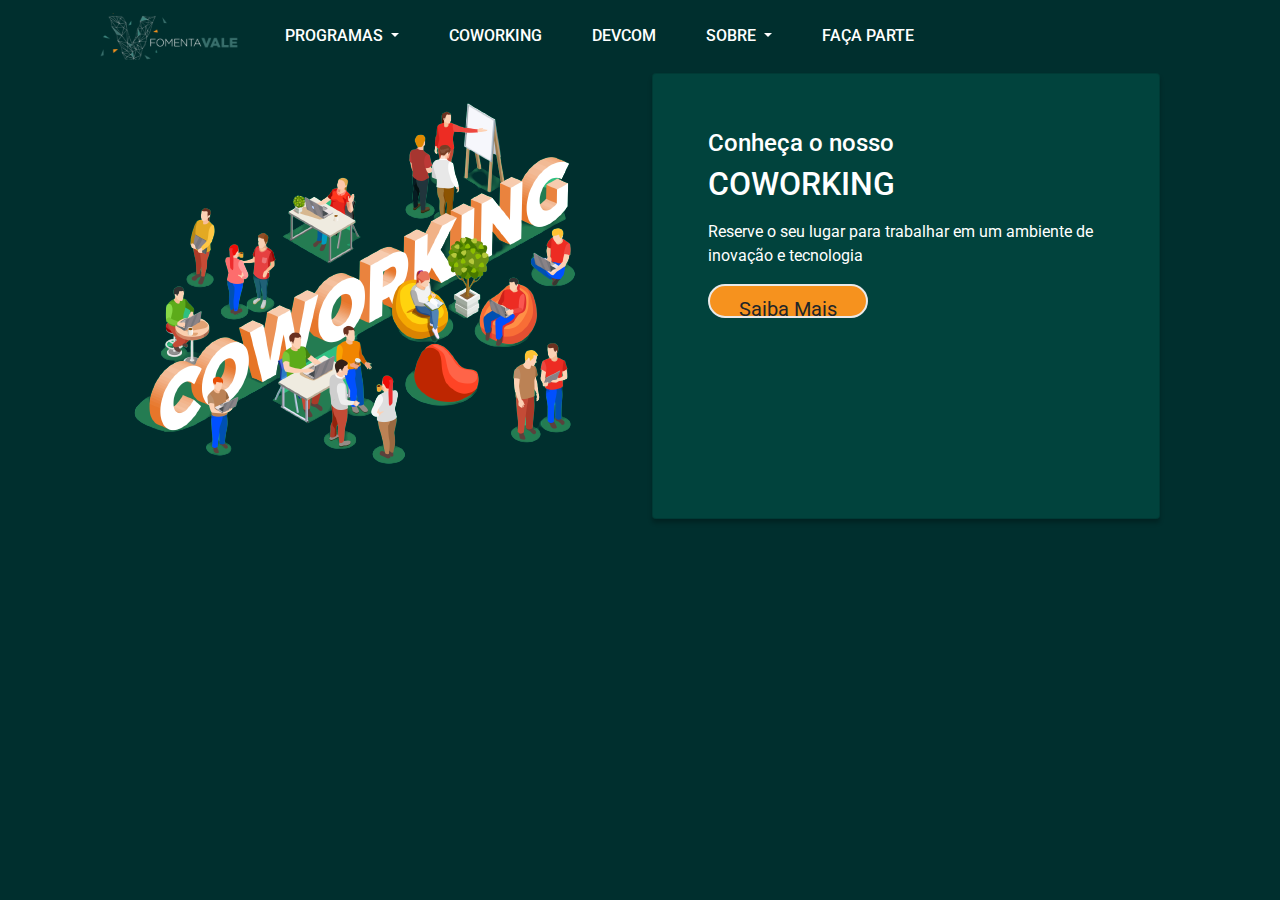
==== index.html @ 0f35733e "LandingPage" ====
<!DOCTYPE html>
<html lang="pt-br">
<head>
    <meta charset="UTF-8">
    <meta http-equiv="X-UA-Compatible" content="IE=edge">
    <meta name="viewport" content="width=device-width, initial-scale=1.0">
    
    <link rel="preconnect" href="https://fonts.googleapis.com">
    <link rel="preconnect" href="https://fonts.gstatic.com" crossorigin>
    <link href="https://fonts.googleapis.com/css2?family=Roboto&display=swap" rel="stylesheet">
    <link rel="stylesheet" href="css/main.css"/>
    
    <title>Fomenta Vale</title>
</head>
<body>

    <!-- HEADER -->
    <div id="header">
        <div class="container">
            <nav class="navbar navbar-expand-lg navbar-light justify-content-between">
                <div class="container-fluid">
                  <a class="navbar-brand" href="#">
                      <img src="images/branco e verde 1.svg" class="img-fluid">
                  </a>
                  <button class="navbar-toggler" type="button" data-bs-toggle="collapse" data-bs-target="#navbarNavDropdown" aria-controls="navbarNavDropdown" aria-expanded="false" aria-label="Toggle navigation">
                    <span class="navbar-toggler-icon"></span>
                  </button>
                  <div class="collapse navbar-collapse" id="navbarNavDropdown">
                    <ul class="navbar-nav">
                        <li class="nav-item dropdown">
                            <a class="nav-link dropdown-toggle" href="#" id="navbarDropdownMenuLink" role="button" data-bs-toggle="dropdown" aria-expanded="false">
                              Programas
                            </a>
                            <ul class="dropdown-menu" aria-labelledby="navbarDropdownMenuLink">
                              <li><a class="dropdown-item" href="#">Pré Incubação</a></li>
                              <li><a class="dropdown-item" href="#">Incubação</a></li>
                            </ul>
                          </li>
                      <li class="nav-item">
                        <a class="nav-link" href="#">Coworking</a>
                      </li>
                      <li class="nav-item">
                        <a class="nav-link" href="#">DEVCOM</a>
                      </li>
                      <li class="nav-item dropdown">
                        <a class="nav-link dropdown-toggle" href="#" id="navbarDropdownMenuLink" role="button" data-bs-toggle="dropdown" aria-expanded="false">
                          Sobre
                        </a>
                        <ul class="dropdown-menu" aria-labelledby="navbarDropdownMenuLink">
                          <li><a class="dropdown-item" href="#">Nossas Startups</a></li>
                          <li><a class="dropdown-item" href="#">Mídia e eventos</a></li>
                          <li><a class="dropdown-item" href="#">Mentores</a></li>
                        </ul>
                      </li>
                      <li class="nav-item">
                        <a class="nav-link" href="#">Faça parte</a>
                      </li>
                    </ul>
                  </div>
                </div>
              </nav>
        </div>
    </div>

    <!--COWORKING-->
    <div id="coworking">
        <div class="container">
            <div class="row">
                <div class="col-md-6">
                    <img src="images/coworking.png">
                </div>
                <div class="col-md-6">
                    <div class="card">
                        <div class="card-title">
                            <h4>Conheça o nosso</h4><h2>COWORKING</h2>
                        </div>
                        <p>Reserve o seu lugar para trabalhar em um ambiente de inovação e tecnologia</p>
                        <button type="button" class="btn btn-lg"><p>Saiba Mais</p></button>
                    </div>
                </div>
            </div>
        </div>
    </div>
    

      <script src="https://cdn.jsdelivr.net/npm/@popperjs/core@2.10.2/dist/umd/popper.min.js" integrity="sha384-7+zCNj/IqJ95wo16oMtfsKbZ9ccEh31eOz1HGyDuCQ6wgnyJNSYdrPa03rtR1zdB" crossorigin="anonymous"></script>
      <script src="js/bootstrap.min.js"></script>

</body>
</html>
---- css/main.css ----
@import url(./bootstrap.min.css);
@import url(./config.css);
@import url(./global.css);
@import url(./custom.css);
@import url(./responsive.css);
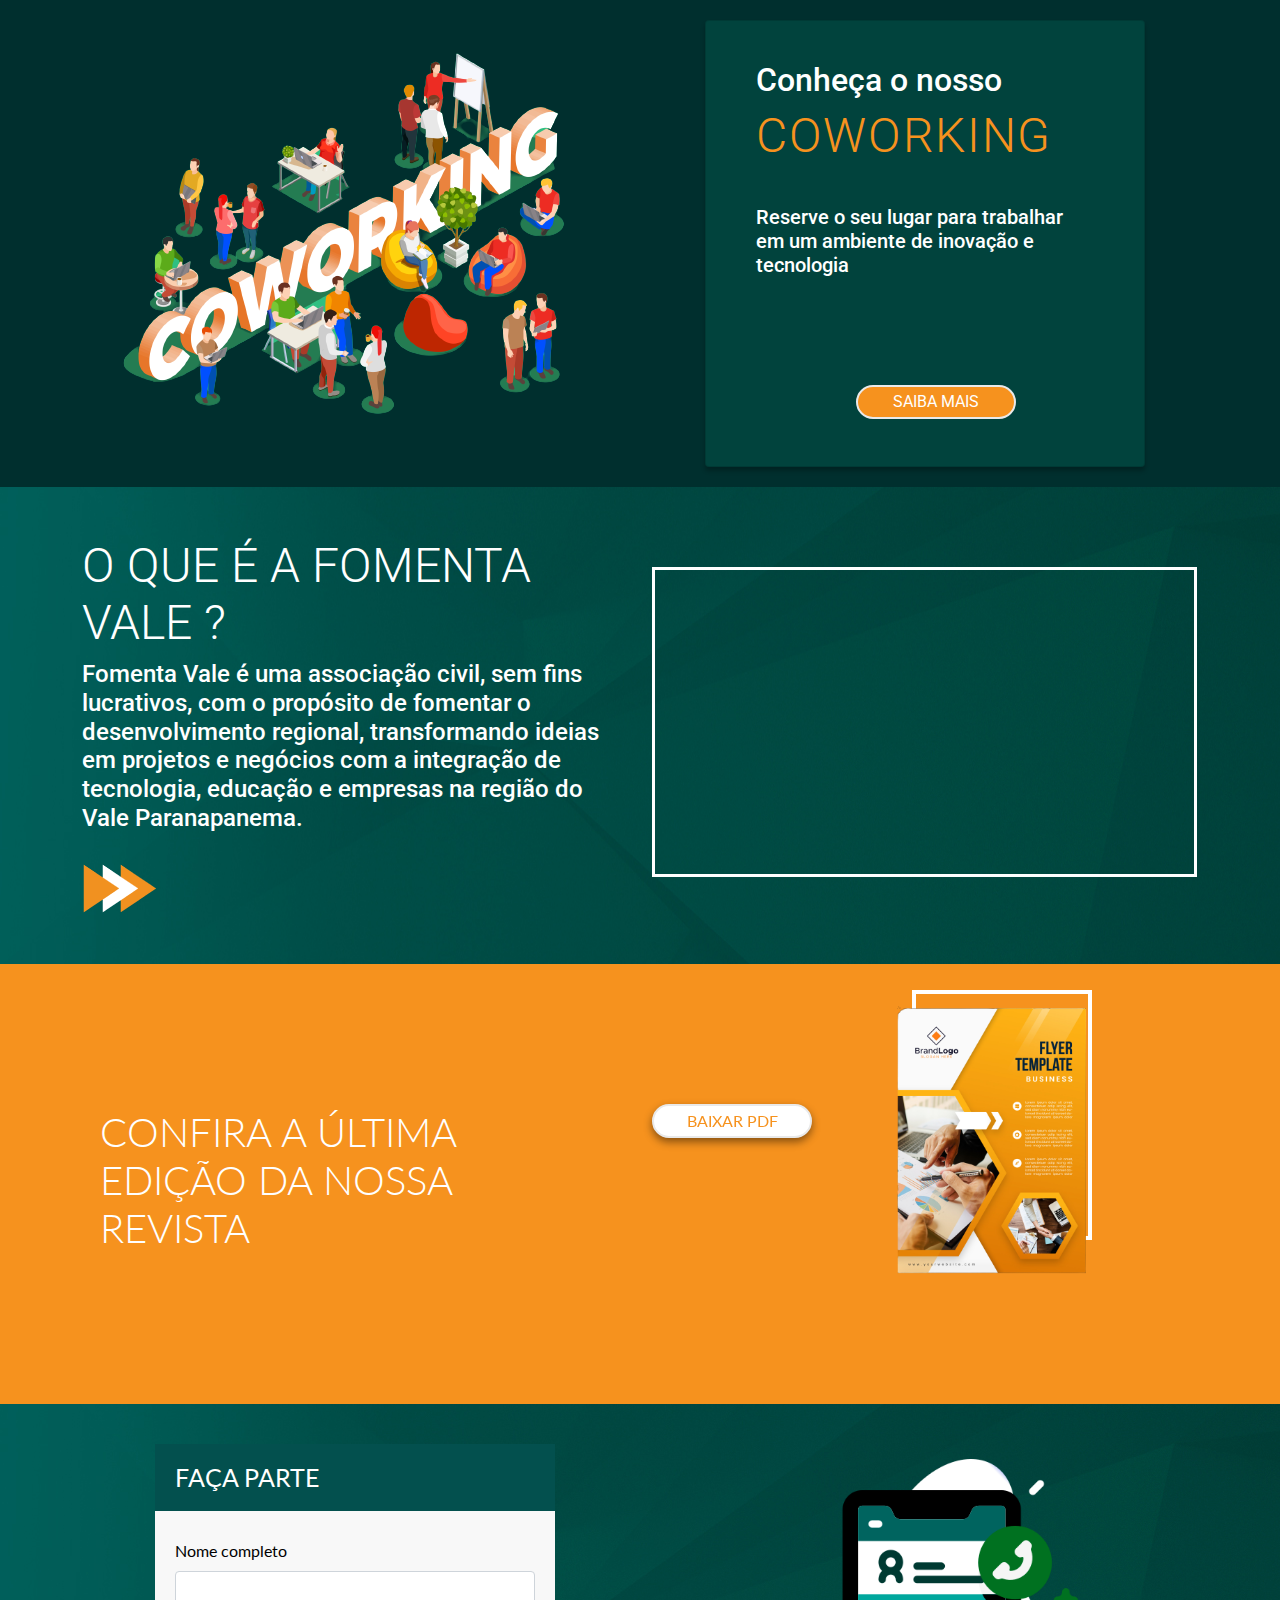
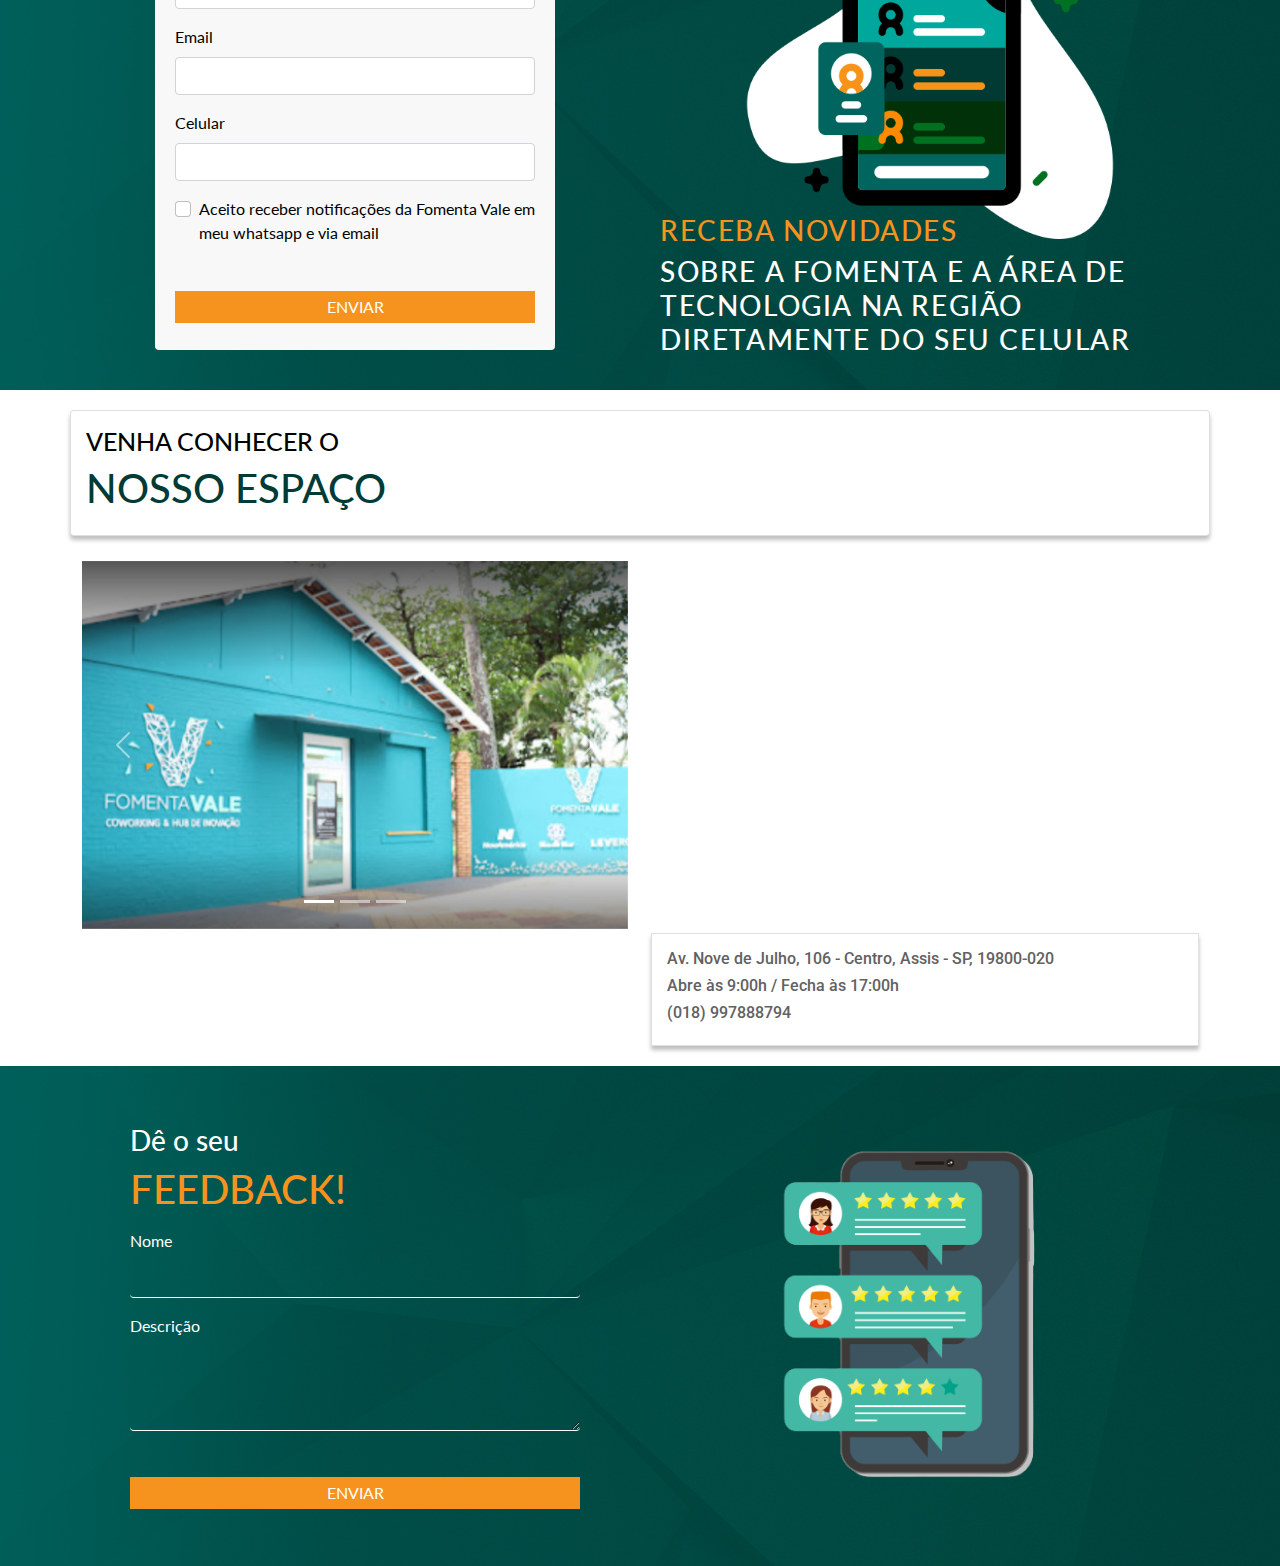
==== commit 2d68d0e1: "NovoSite07/04" ====
--- a/index.html
+++ b/index.html
@@ -8,79 +8,216 @@
     <link rel="preconnect" href="https://fonts.googleapis.com">
     <link rel="preconnect" href="https://fonts.gstatic.com" crossorigin>
     <link href="https://fonts.googleapis.com/css2?family=Roboto&display=swap" rel="stylesheet">
+    <link href="https://fonts.googleapis.com/css2?family=Lato:ital,wght@0,900;1,400;1,700&display=swap" rel="stylesheet">
     <link rel="stylesheet" href="css/main.css"/>
     
     <title>Fomenta Vale</title>
 </head>
 <body>
 
-    <!-- HEADER -->
-    <div id="header">
-        <div class="container">
-            <nav class="navbar navbar-expand-lg navbar-light justify-content-between">
-                <div class="container-fluid">
-                  <a class="navbar-brand" href="#">
-                      <img src="images/branco e verde 1.svg" class="img-fluid">
-                  </a>
-                  <button class="navbar-toggler" type="button" data-bs-toggle="collapse" data-bs-target="#navbarNavDropdown" aria-controls="navbarNavDropdown" aria-expanded="false" aria-label="Toggle navigation">
-                    <span class="navbar-toggler-icon"></span>
-                  </button>
-                  <div class="collapse navbar-collapse" id="navbarNavDropdown">
-                    <ul class="navbar-nav">
-                        <li class="nav-item dropdown">
-                            <a class="nav-link dropdown-toggle" href="#" id="navbarDropdownMenuLink" role="button" data-bs-toggle="dropdown" aria-expanded="false">
-                              Programas
-                            </a>
-                            <ul class="dropdown-menu" aria-labelledby="navbarDropdownMenuLink">
-                              <li><a class="dropdown-item" href="#">Pré Incubação</a></li>
-                              <li><a class="dropdown-item" href="#">Incubação</a></li>
-                            </ul>
-                          </li>
-                      <li class="nav-item">
-                        <a class="nav-link" href="#">Coworking</a>
-                      </li>
-                      <li class="nav-item">
-                        <a class="nav-link" href="#">DEVCOM</a>
-                      </li>
-                      <li class="nav-item dropdown">
-                        <a class="nav-link dropdown-toggle" href="#" id="navbarDropdownMenuLink" role="button" data-bs-toggle="dropdown" aria-expanded="false">
-                          Sobre
-                        </a>
-                        <ul class="dropdown-menu" aria-labelledby="navbarDropdownMenuLink">
-                          <li><a class="dropdown-item" href="#">Nossas Startups</a></li>
-                          <li><a class="dropdown-item" href="#">Mídia e eventos</a></li>
-                          <li><a class="dropdown-item" href="#">Mentores</a></li>
-                        </ul>
-                      </li>
-                      <li class="nav-item">
-                        <a class="nav-link" href="#">Faça parte</a>
-                      </li>
-                    </ul>
-                  </div>
-                </div>
-              </nav>
-        </div>
-    </div>
-
     <!--COWORKING-->
-    <div id="coworking">
-        <div class="container">
-            <div class="row">
-                <div class="col-md-6">
+    <section id="coworking">
+        <div class="container">
+            <div class="row">
+                <div id="coluna1" class="col-md-6">
                     <img src="images/coworking.png">
                 </div>
-                <div class="col-md-6">
-                    <div class="card">
+                <div id="coluna2" class="col-md-6">
+                    <div class="card d-flex">
                         <div class="card-title">
-                            <h4>Conheça o nosso</h4><h2>COWORKING</h2>
-                        </div>
-                        <p>Reserve o seu lugar para trabalhar em um ambiente de inovação e tecnologia</p>
-                        <button type="button" class="btn btn-lg"><p>Saiba Mais</p></button>
-                    </div>
-                </div>
-            </div>
-        </div>
-    </div>
+                            <h2>Conheça o nosso</h2>
+                            <h1 class="display-5">COWORKING</h1>
+                        </div><br>
+                        <h5>Reserve o seu lugar para trabalhar em um ambiente de inovação e tecnologia</h5>
+                        <button type="button">SAIBA MAIS</button>
+                    </div>
+                </div>
+            </div>
+        </div>
+    </section>
+
+    <!--INTRODUÇÃO-->
+
+    <section id="introducao">
+        <div class="container">
+            <div class="row">
+                <div class="col-md-6">
+                    <div class="texto-intro">
+                        <h1 class="display-5">O QUE É A FOMENTA VALE ?</h1>
+                        <h4>
+                            Fomenta Vale é uma associação civil, sem fins lucrativos,
+                            com o propósito de fomentar o desenvolvimento regional,
+                            transformando ideias em projetos e negócios com a integração de tecnologia,
+                            educação e empresas na região do Vale Paranapanema.
+                        </h4>
+                    </div>
+                    <div>
+                        <img src="./images/Group 7.png" alt=""><br><br><br>
+                    </div>
+                </div>
+                <div class="col-md-6">
+                    <iframe width="545" height="310" src="https://www.youtube.com/embed/HROHU5tDCQ4" title="YouTube video player" 
+                    frameborder="0" allow="accelerometer; autoplay; clipboard-write; encrypted-media; gyroscope; picture-in-picture" 
+                    allowfullscreen></iframe>
+                </div>
+            </div>
+        </div>
+    </section>
+
+    <!--REVISTA-->
+
+    <section id="revista">
+        <div class="container">
+            <div class="row">
+                <div id="coluna1" class="col-md-6">
+                    <h1 class="display-6">CONFIRA A ÚLTIMA EDIÇÃO DA NOSSA REVISTA</h1>
+                </div>
+                <div class="col-md-6">
+                    <div class="row">
+                        <div id="coluna2" class="col-md-5">
+                            <button type="button">BAIXAR PDF</button>
+                        </div>
+                        <div class="col-md-7">
+                            <div class="borda"></div>
+                            <img src="./images/2667763.png">
+                        </div>
+                    </div>
+                </div>
+            </div>
+        </div>
+    </section>
+
+    <!--FAÇA PARTE-->
+
+    <section id="facaparte">
+        <div class="container">
+            <div class="row">
+                <div id="coluna1" class="col-md-6 d-flex justify-content-center">
+                    <div id="form" class="card d-flex">
+                        <div class="card-title">
+                            FAÇA PARTE
+                        </div>
+                    <form>
+                        <div class="mb-3">
+                          <label for="exampleInputEmail1" class="form-label">Nome completo</label>
+                          <input type="text" class="form-control" id="nome">
+                        </div>
+                        <div class="mb-3">
+                          <label for="exampleInputPassword1" class="form-label">Email</label>
+                          <input type="email" class="form-control" id="email" aria-describedby="emailHelp">
+                        </div>
+                        <div class="mb-3">
+                            <label for="exampleInputPassword1" class="form-label">Celular</label>
+                            <input type="text" class="form-control" id="password">
+                          </div>
+                        <div class="mb-3 form-check">
+                          <input type="checkbox" class="form-check-input" id="exampleCheck1">
+                          <label class="form-check-label" for="exampleCheck1">Aceito receber notificações da Fomenta Vale em meu whatsapp e via email</label>
+                        </div>
+                        <div class="d-grid gap-2">
+                            <button type="submit">ENVIAR</button>
+                        </div>
+                      </form>
+                    </div>
+                </div>
+                <div id="coluna2" class="col-md-6">
+                    <img src="./images/contact-us.png">
+                    <h3 class="text">RECEBA NOVIDADES</h3> <h3>SOBRE A FOMENTA E A ÁREA DE TECNOLOGIA NA REGIÃO
+                    DIRETAMENTE DO SEU CELULAR </h3>
+                </div>
+            </div>
+        </div>
+    </section>
+
+    <!--LOCALIZAÇÃO-->
+
+    <section id="localizacao">
+        <div class="container">
+            <div class="row">
+                <div id="title" class="card d-flex">
+                    <h3 class="title">VENHA CONHECER O</h3>
+                    <h1 class="subtitle">NOSSO ESPAÇO</h1>
+                </div>
+            </div>
+            <div class="row">
+                <div class="col-md-6">
+                    <div id="carouselExampleIndicators" class="carousel slide" data-bs-ride="carousel">
+                        <div class="carousel-indicators">
+                          <button type="button" data-bs-target="#carouselExampleIndicators" data-bs-slide-to="0" class="active" aria-current="true" aria-label="Slide 1"></button>
+                          <button type="button" data-bs-target="#carouselExampleIndicators" data-bs-slide-to="1" aria-label="Slide 2"></button>
+                          <button type="button" data-bs-target="#carouselExampleIndicators" data-bs-slide-to="2" aria-label="Slide 3"></button>
+                        </div>
+                        <div class="carousel-inner">
+                          <div class="carousel-item active">
+                            <img src="./images/galeria.jpg" class="d-block w-100" alt="...">
+                          </div>
+                          <div class="carousel-item">
+                            <img src="./images/galeria2.jpg" class="d-block w-100" alt="...">
+                          </div>
+                          <div class="carousel-item">
+                            <img src="./images/galeria3.jpg" class="d-block w-100" alt="...">
+                          </div>
+                        </div>
+                        <button class="carousel-control-prev" type="button" data-bs-target="#carouselExampleIndicators" data-bs-slide="prev">
+                          <span class="carousel-control-prev-icon" aria-hidden="true"></span>
+                          <span class="visually-hidden">Previous</span>
+                        </button>
+                        <button class="carousel-control-next" type="button" data-bs-target="#carouselExampleIndicators" data-bs-slide="next">
+                          <span class="carousel-control-next-icon" aria-hidden="true"></span>
+                          <span class="visually-hidden">Next</span>
+                        </button>
+                      </div>
+                </div>
+                <div id="coluna2" class="col-md-6">
+                    <div class="row">
+                        <iframe src="https://www.google.com/maps/embed?pb=!1m18!1m12!1m3!1d14726.58661673757!2d-50.42049085!
+                        3d-22.66695925!2m3!1f0!2f0!3f0!3m2!1i1024!2i768!4f13.1!3m3!1m2!1s0x0%3A0xb1ff78ff8f343dbf!2sFomenta%
+                        20Vale!5e0!3m2!1spt-BR!2sbr!4v1649335896840!5m2!1spt-BR!2sbr" width="400" height="372" 
+                        style="border:0;" allowfullscreen="" loading="lazy" referrerpolicy="no-referrer-when-downgrade">
+                        </iframe>
+                        <div id="card-map" class="card d-flex">
+                            <h6>Av. Nove de Julho, 106 - Centro, Assis - SP, 19800-020</h6>
+                            <h6>Abre às 9:00h / Fecha às 17:00h</h6>
+                            <h6>(018) 997888794</h6>
+                        </div>
+                    </div>        
+                </div>
+            </div>
+        </div>
+    </section>
+
+    <!--FEEDBACK-->
+
+    <section id="feedback">
+        <div class="container">
+            <div class="row">
+                <div id="coluna1" class="col-md-6">
+                    <div id="form" class="card d-flex">
+                        <div class="card-title">
+                            <h3>Dê o seu</h3>
+                            <h1>FEEDBACK!</h1>
+                        </div>
+                            <form>
+                            <div class="mb-3">
+                              <label for="exampleInputEmail1" class="form-label">Nome</label>
+                              <input type="text" class="form-control" id="nome">
+                            </div>
+                            <div class="mb-3">
+                                <label for="exampleFormControlTextarea1" class="form-label">Descrição</label>
+                                <textarea class="form-control" id="descricao" rows="3"></textarea>
+                            </div>
+                            <div class="d-grid gap-2">
+                                <button type="submit">ENVIAR</button>
+                            </div>
+                            </form>
+                    </div>
+                </div>
+                <div id="coluna2" class="col-md-6">
+                    <img src="./images/feedback.png">
+                </div>
+            </div>
+        </div>
+    </section>
     
 
       <script src="https://cdn.jsdelivr.net/npm/@popperjs/core@2.10.2/dist/umd/popper.min.js" integrity="sha384-7+zCNj/IqJ95wo16oMtfsKbZ9ccEh31eOz1HGyDuCQ6wgnyJNSYdrPa03rtR1zdB" crossorigin="anonymous"></script>
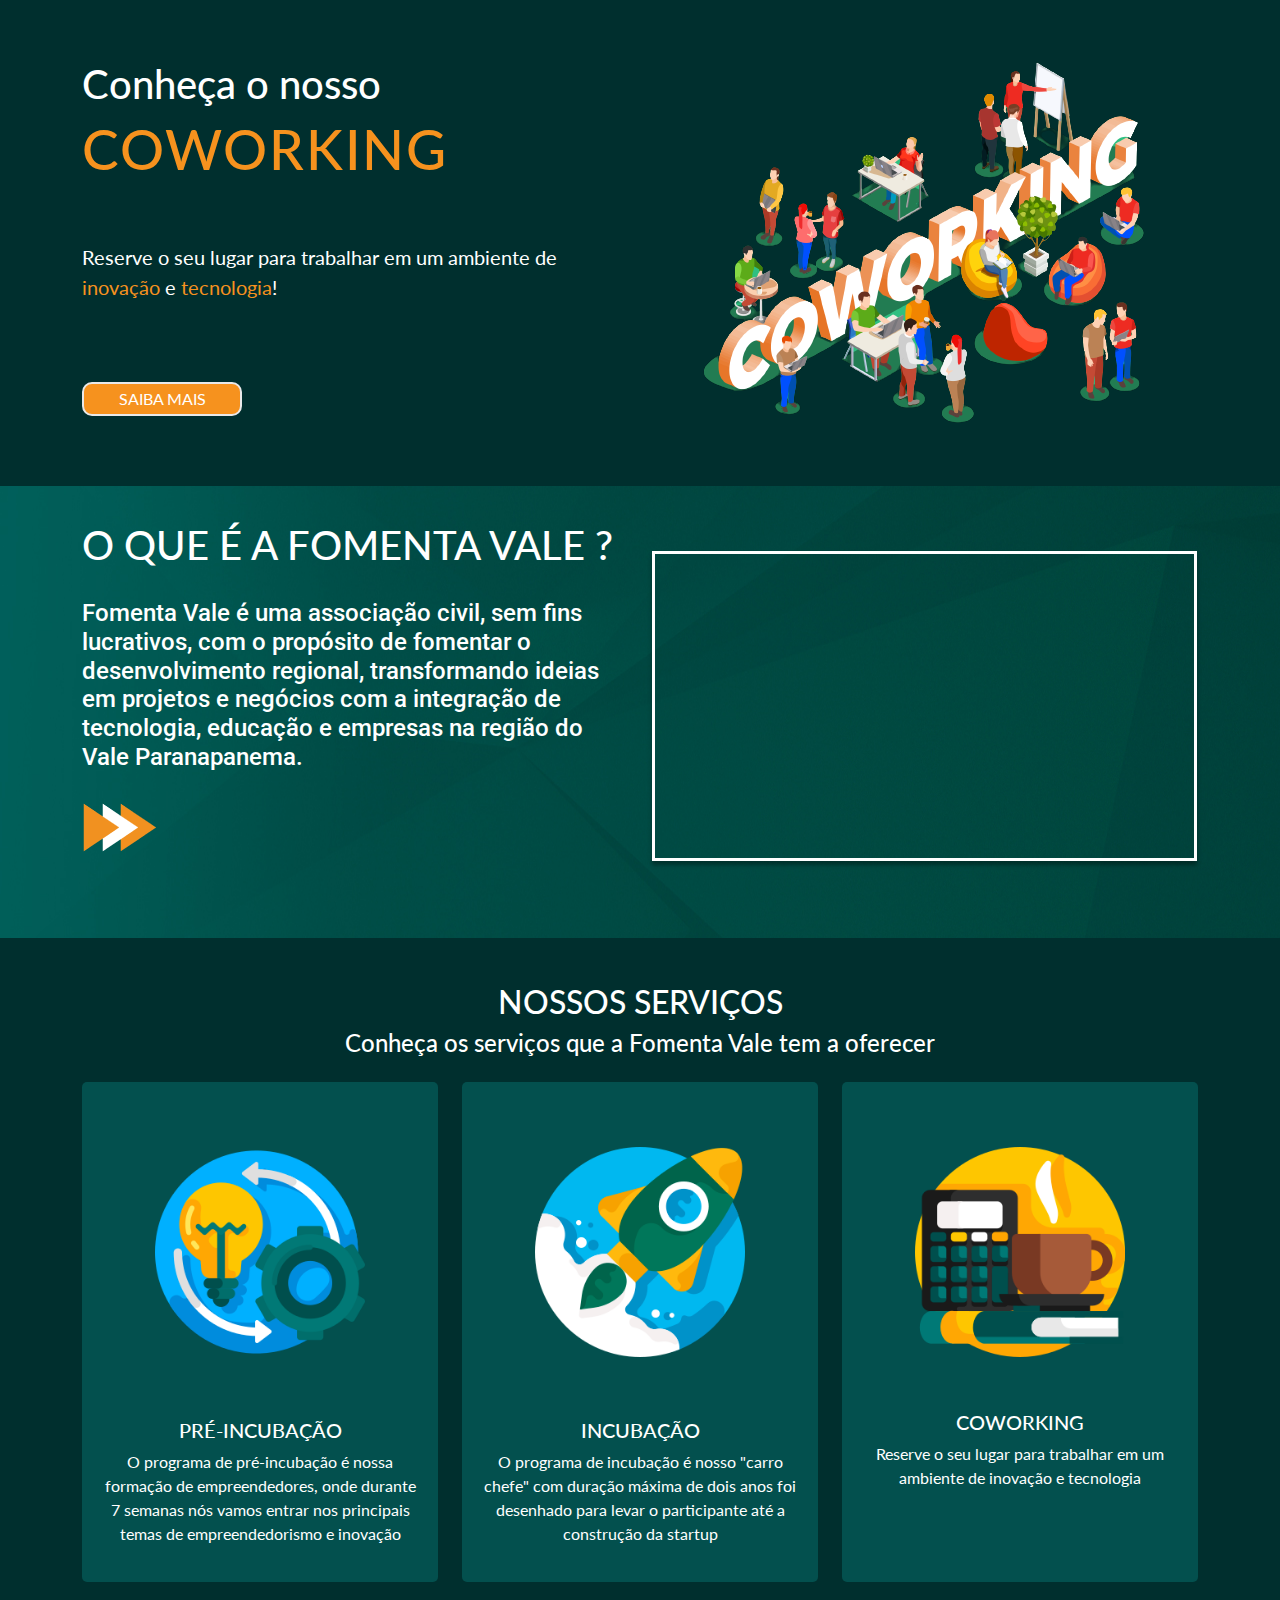
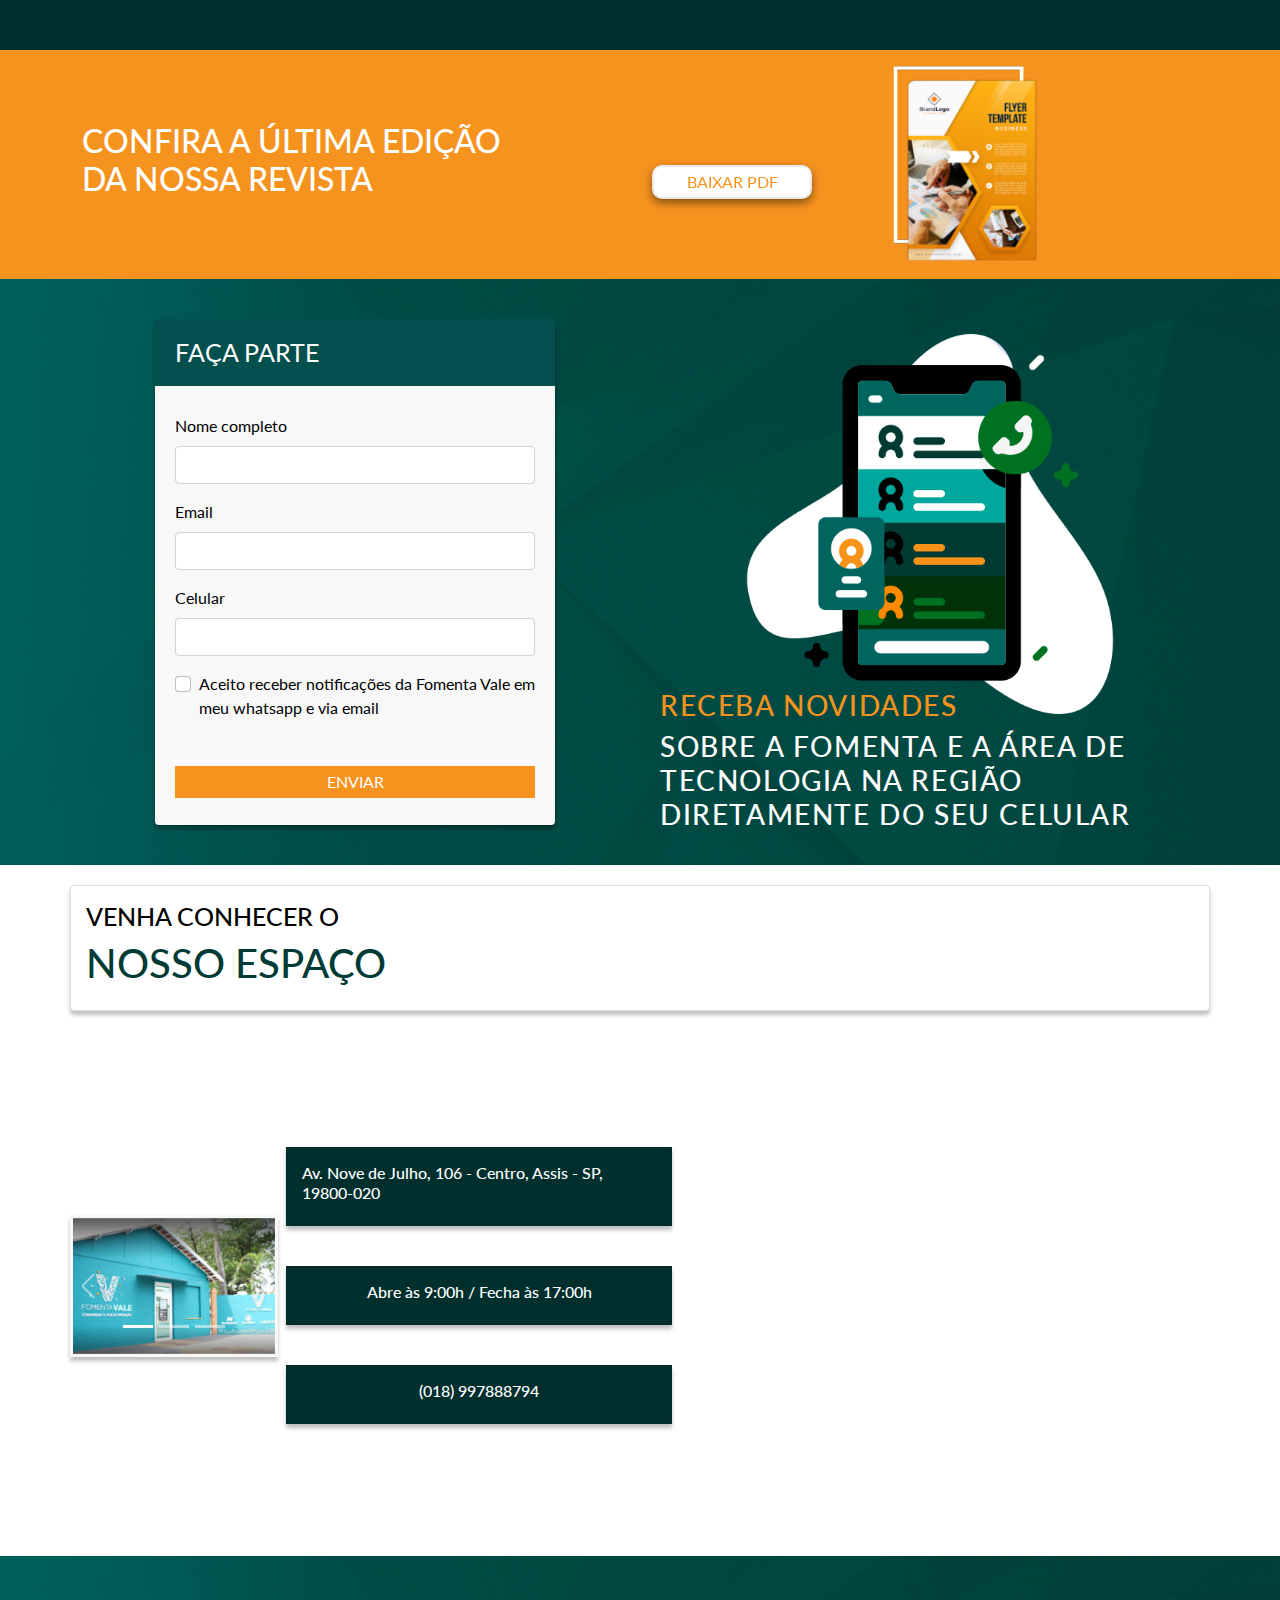
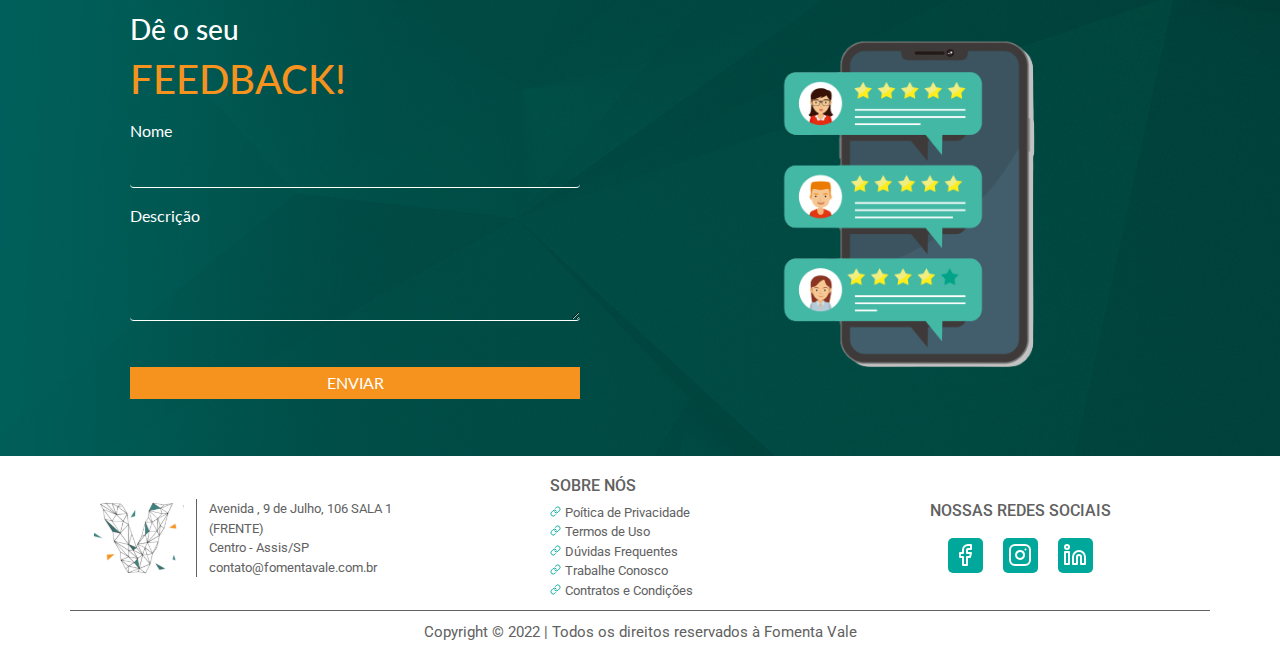
==== commit 86046e6c: "NovoSite-11/04" ====
--- a/index.html
+++ b/index.html
@@ -16,21 +16,22 @@
 <body>
 
     <!--COWORKING-->
+
     <section id="coworking">
         <div class="container">
             <div class="row">
                 <div id="coluna1" class="col-md-6">
+                    <div class="title">
+                        <h4>Conheça o nosso</h4>
+                        <h1>COWORKING</h1>
+                    </div>
+                    <div class="subtitle">
+                        <p>Reserve o seu lugar para trabalhar em um ambiente de <a>inovação</a> e <a>tecnologia</a>!</p>
+                    </div>
+                    <button>SAIBA MAIS</button>
+                </div>
+                <div id="coluna2" class="col-md-6">
                     <img src="images/coworking.png">
-                </div>
-                <div id="coluna2" class="col-md-6">
-                    <div class="card d-flex">
-                        <div class="card-title">
-                            <h2>Conheça o nosso</h2>
-                            <h1 class="display-5">COWORKING</h1>
-                        </div><br>
-                        <h5>Reserve o seu lugar para trabalhar em um ambiente de inovação e tecnologia</h5>
-                        <button type="button">SAIBA MAIS</button>
-                    </div>
                 </div>
             </div>
         </div>
@@ -43,7 +44,7 @@
             <div class="row">
                 <div class="col-md-6">
                     <div class="texto-intro">
-                        <h1 class="display-5">O QUE É A FOMENTA VALE ?</h1>
+                        <h1>O QUE É A FOMENTA VALE ?</h1>
                         <h4>
                             Fomenta Vale é uma associação civil, sem fins lucrativos,
                             com o propósito de fomentar o desenvolvimento regional,
@@ -64,13 +65,51 @@
         </div>
     </section>
 
+    <!--SERVIÇOS-->
+
+    <section id="servicos"class="block">
+        <div class="container">
+            <h2 class="text-center">NOSSOS SERVIÇOS</h2>
+            <h4 class="subtitle text-center mb-4">Conheça os serviços que a Fomenta Vale tem a oferecer</h4>
+            <div class="row">
+                <div class="col-lg-4 col-md-6 mb-4 mb-lg-0">
+                    <a href="" class="destaque">
+                        <div class="img-container mb-3">
+                            <img src="./images/ideia.png" class="img-fluid"/>
+                        </div>
+                        <h5>PRÉ-INCUBAÇÃO</h5>
+                        <p class="mb-0">O programa de pré-incubação é nossa formação de empreendedores, onde durante 7 semanas nós vamos entrar nos principais temas de empreendedorismo e inovação</p>
+                    </a>
+                </div>
+                <div class="col-lg-4 col-md-6 mb-4 mb-lg-0">
+                    <a href="" class="destaque">
+                        <div class="img-container mb-3">
+                            <img src="./images/success.png" class="img-fluid"/>
+                        </div>
+                        <h5>INCUBAÇÃO</h5>
+                        <p class="mb-0">O programa de incubação é nosso "carro chefe" com duração máxima de dois anos foi desenhado para levar o participante até a construção da startup</p>
+                    </a>
+                </div>
+                <div class="col-lg-4 col-md-6 mb-4 mb-lg-5">
+                    <a href="" class="destaque">
+                        <div class="img-container mb-2">
+                            <img src="./images/negocio.png" class="img-fluid"/>
+                        </div>
+                        <h5>COWORKING</h5>
+                        <p class="mb-0">Reserve o seu lugar para trabalhar em um ambiente de inovação e tecnologia</p>
+                    </a>
+                </div>
+            </div>
+        </div>
+    </section>
+
     <!--REVISTA-->
 
     <section id="revista">
         <div class="container">
             <div class="row">
                 <div id="coluna1" class="col-md-6">
-                    <h1 class="display-6">CONFIRA A ÚLTIMA EDIÇÃO DA NOSSA REVISTA</h1>
+                    <h2>CONFIRA A ÚLTIMA EDIÇÃO DA NOSSA REVISTA</h2>
                 </div>
                 <div class="col-md-6">
                     <div class="row">
@@ -78,8 +117,7 @@
                             <button type="button">BAIXAR PDF</button>
                         </div>
                         <div class="col-md-7">
-                            <div class="borda"></div>
-                            <img src="./images/2667763.png">
+                            <img src="./images/revista.png">
                         </div>
                     </div>
                 </div>
@@ -140,7 +178,7 @@
                 </div>
             </div>
             <div class="row">
-                <div class="col-md-6">
+                <div id="coluna1" class="col-md-6">
                     <div id="carouselExampleIndicators" class="carousel slide" data-bs-ride="carousel">
                         <div class="carousel-indicators">
                           <button type="button" data-bs-target="#carouselExampleIndicators" data-bs-slide-to="0" class="active" aria-current="true" aria-label="Slide 1"></button>
@@ -166,21 +204,25 @@
                           <span class="carousel-control-next-icon" aria-hidden="true"></span>
                           <span class="visually-hidden">Next</span>
                         </button>
-                      </div>
-                </div>
-                <div id="coluna2" class="col-md-6">
+                    </div>
                     <div class="row">
+                        <div id="card-map" class="card d-flex">
+                            <h6>Av. Nove de Julho, 106 - Centro, Assis - SP, 19800-020</h6>
+                        </div>
+                        <div id="card-map" class="card d-flex">
+                            <h6>Abre às 9:00h / Fecha às 17:00h</h6>
+                        </div>
+                        <div id="card-map" class="card d-flex">
+                            <h6>(018) 997888794</h6>
+                        </div>
+                    </div>
+                </div>
+                <div id="coluna2" class="col-md-6"> 
                         <iframe src="https://www.google.com/maps/embed?pb=!1m18!1m12!1m3!1d14726.58661673757!2d-50.42049085!
                         3d-22.66695925!2m3!1f0!2f0!3f0!3m2!1i1024!2i768!4f13.1!3m3!1m2!1s0x0%3A0xb1ff78ff8f343dbf!2sFomenta%
                         20Vale!5e0!3m2!1spt-BR!2sbr!4v1649335896840!5m2!1spt-BR!2sbr" width="400" height="372" 
                         style="border:0;" allowfullscreen="" loading="lazy" referrerpolicy="no-referrer-when-downgrade">
-                        </iframe>
-                        <div id="card-map" class="card d-flex">
-                            <h6>Av. Nove de Julho, 106 - Centro, Assis - SP, 19800-020</h6>
-                            <h6>Abre às 9:00h / Fecha às 17:00h</h6>
-                            <h6>(018) 997888794</h6>
-                        </div>
-                    </div>        
+                        </iframe>    
                 </div>
             </div>
         </div>
@@ -219,6 +261,47 @@
         </div>
     </section>
     
+    <!--FOOTER-->
+
+    <footer id="footer">
+        <div class="container">
+            <div id="infos" class="row">
+                <div id="coluna1" class="col-md-4">
+                    <div class="row">
+                        <div id="coluna1-1" class="col-md-4">
+                            <img src="./images/logo2.svg"/>
+                        </div>
+                        <div id="coluna1-2" class="col-md-8">
+                            <p>Avenida , 9 de Julho, 106 SALA 1 (FRENTE)</p>
+                            <p>Centro - Assis/SP</p>
+                            <p>contato@fomentavale.com.br</p>
+                        </div>
+                    </div>
+                </div>
+                <div id="coluna2" class="col-md-4">
+                    <h6>SOBRE NÓS</h6>
+                    <p><a href=""><img src="./images/link.svg"/>Poítica de Privacidade</a></p>
+                    <p><a href=""><img src="./images/link.svg"/>Termos de Uso</a></p>
+                    <p><a href=""><img src="./images/link.svg"/>Dúvidas Frequentes</a></p>
+                    <p><a href=""><img src="./images/link.svg"/>Trabalhe Conosco</a></p>
+                    <p><a href=""><img src="./images/link.svg"/>Contratos e Condições</a></p>
+                </div>
+                <div id="coluna3" class="col-md-4">
+                    <div id="title" class="row">
+                        <h6>NOSSAS REDES SOCIAIS</h6>
+                    </div>
+                    <div id="icons" class="row">
+                        <button class="facebook"><img src="./images/facebook (1).svg"/></button>
+                        <button class="instagram"><img src="./images/instagram.svg"/></button>
+                        <button class="linkedin"><img src="./images/linkedin.svg"/></button>
+                    </div>
+                </div>
+            </div>
+            <div id="copyright" class="row">
+                <p>Copyright © 2022 | Todos os direitos reservados à Fomenta Vale</p>
+            </div>
+        </div>
+    </footer>
 
       <script src="https://cdn.jsdelivr.net/npm/@popperjs/core@2.10.2/dist/umd/popper.min.js" integrity="sha384-7+zCNj/IqJ95wo16oMtfsKbZ9ccEh31eOz1HGyDuCQ6wgnyJNSYdrPa03rtR1zdB" crossorigin="anonymous"></script>
       <script src="js/bootstrap.min.js"></script>
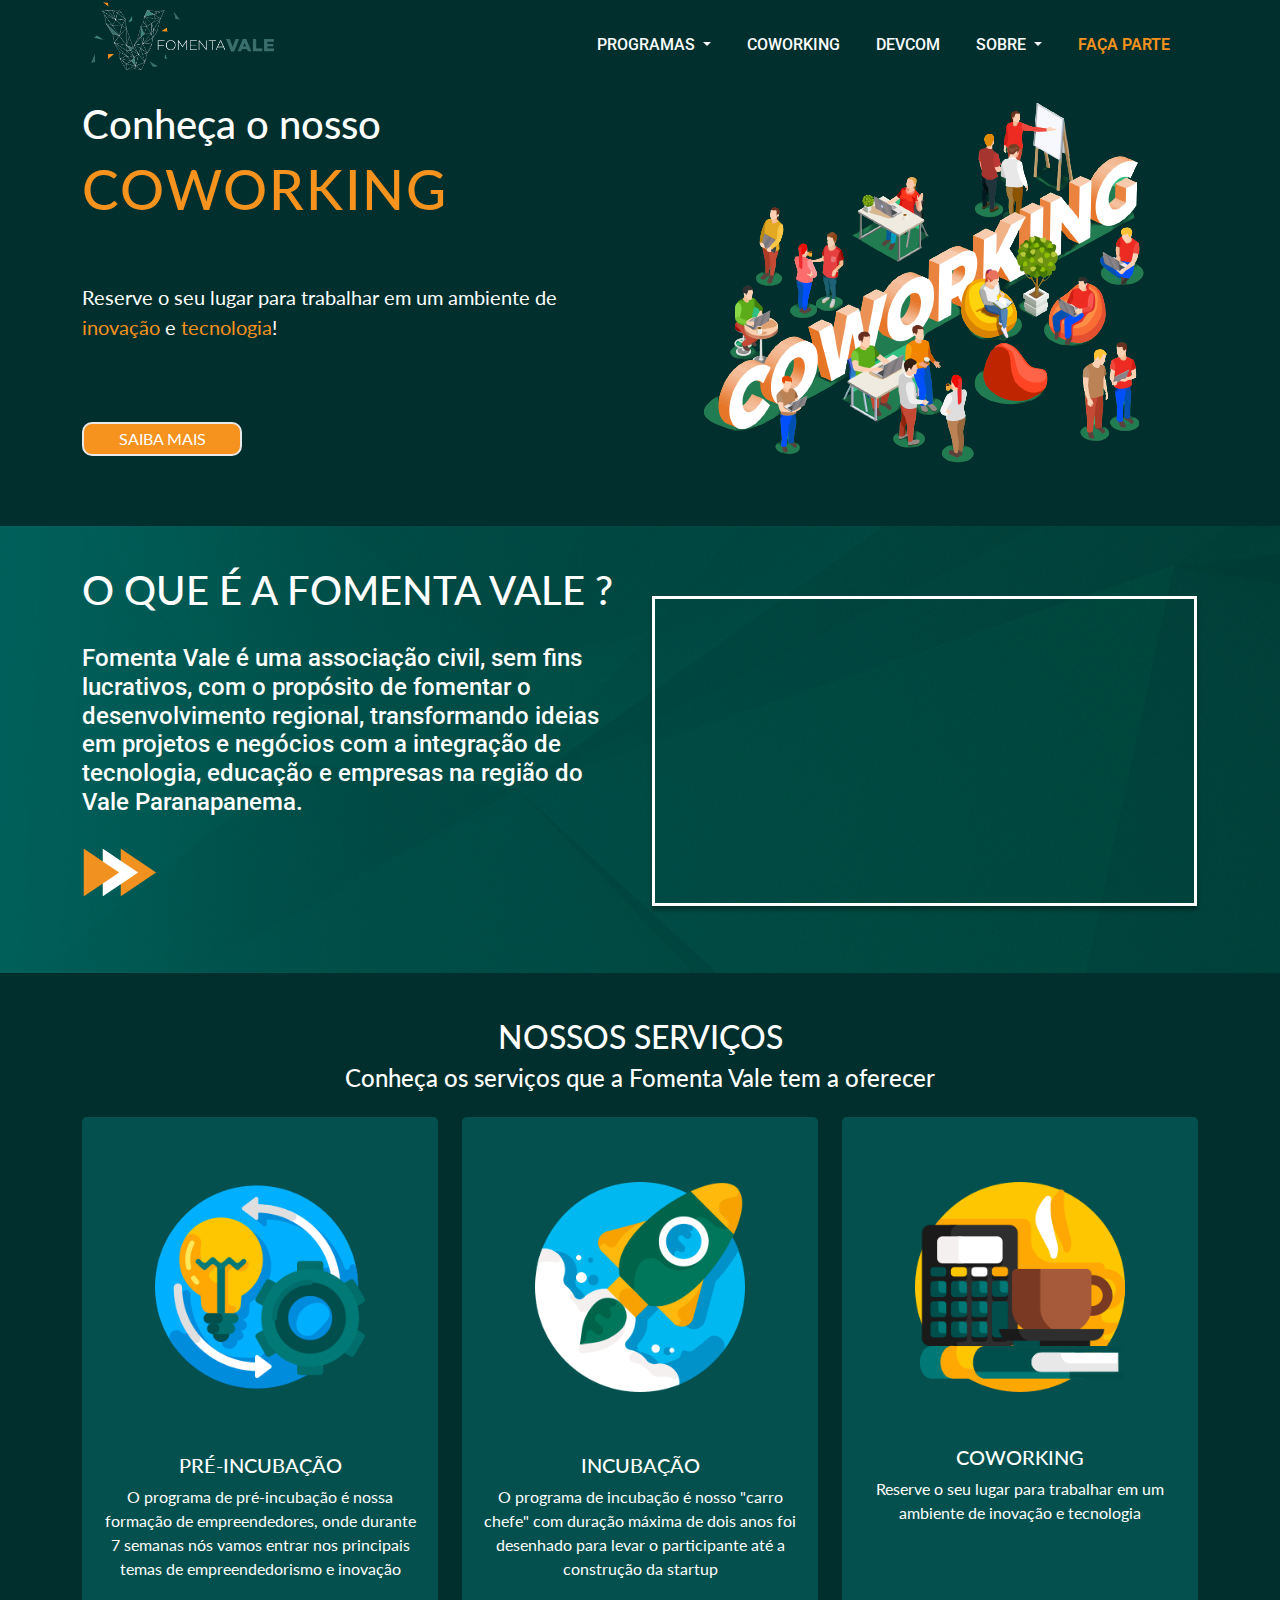
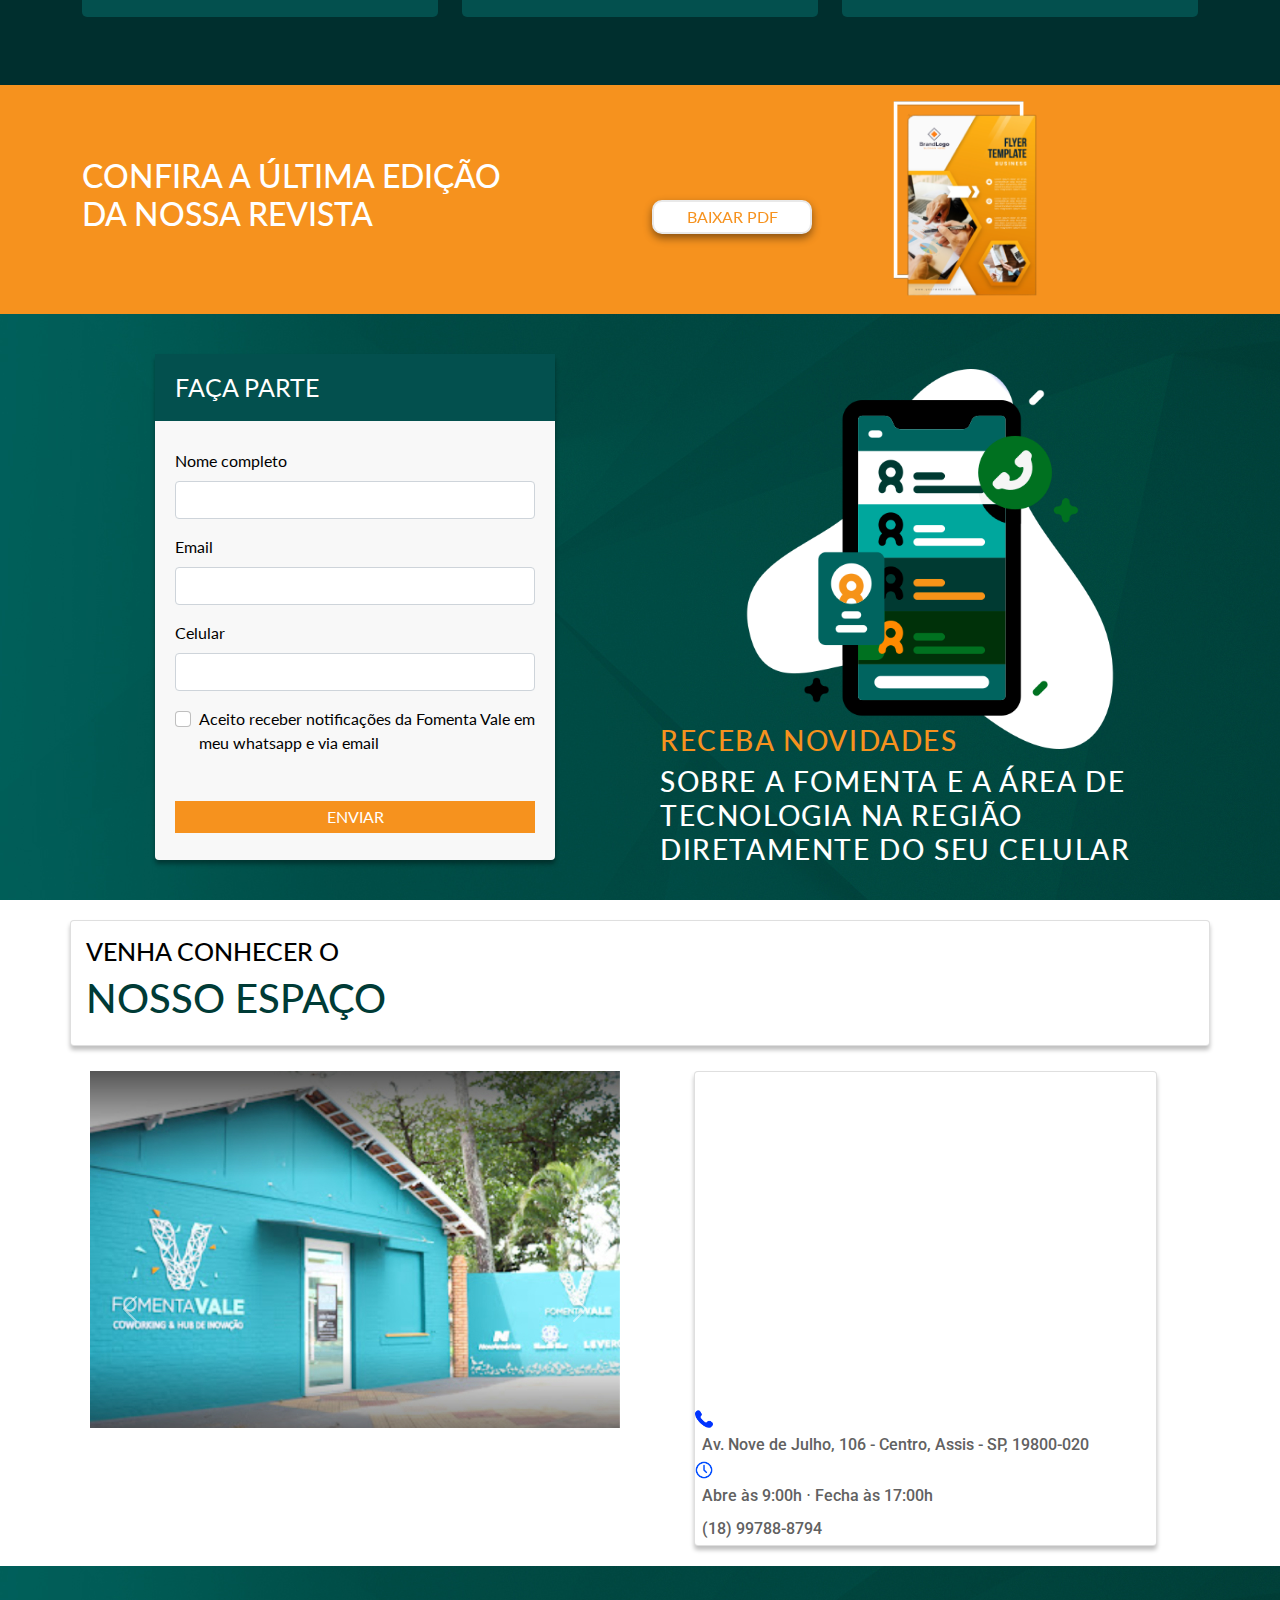
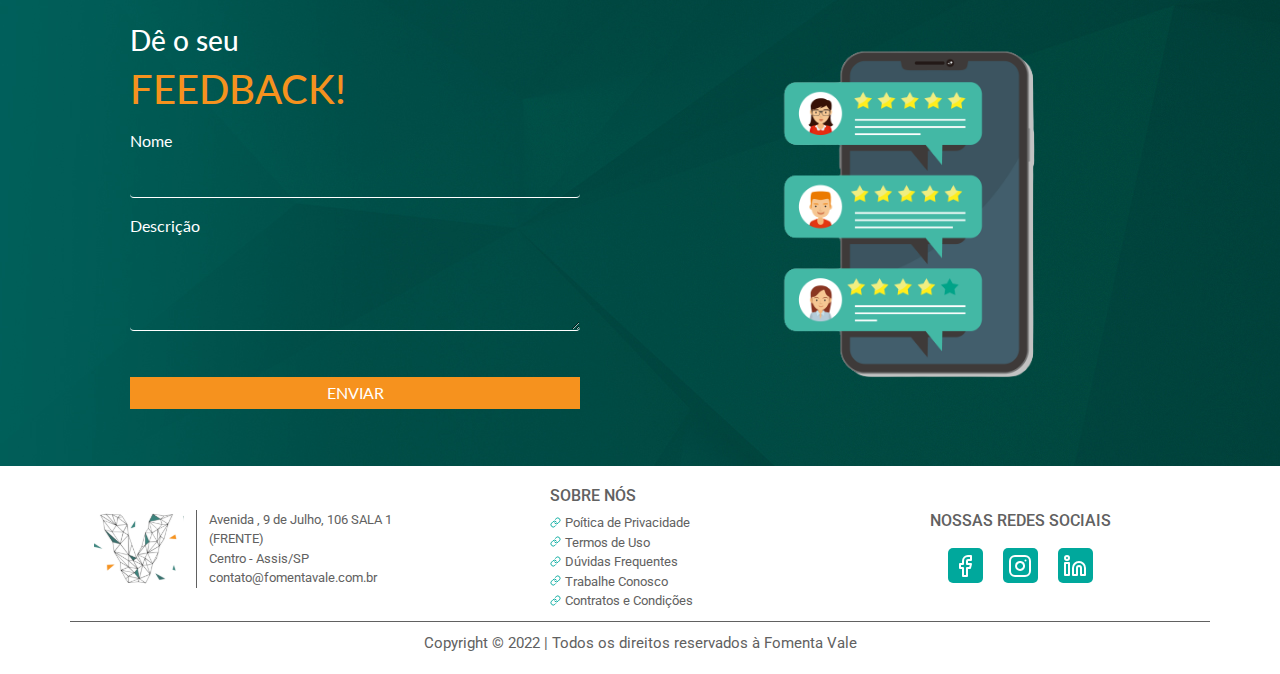
==== commit dd649208: "LandingPage-12/04" ====
--- a/index.html
+++ b/index.html
@@ -15,6 +15,52 @@
 </head>
 <body>
 
+    <!-- NAVBAR -->
+
+    <nav class="navbar navbar-light navbar-expand-lg fixed-top">
+        <div class="container">
+            <div class="avatar">   
+                <a class="navbar-brand" href="http://www.fomentavale.com.br"></a>
+            </div>
+            <button class="navbar-toggler" type="button" data-toggle="collapse" data-target="#f-navbar" aria-controls="navbarSupportedContent" aria-expanded="false" aria-label="Menu">
+                <span class="navbar-toggler-icon"></span>
+            </button>
+            <div class="collapse navbar-collapse" id="f-navbar">
+                <ul class="navbar-nav ml-auto justify-content-md-end">
+                    <li class="nav-item dropdown">  
+                        <a class="nav-link dropdown-toggle" href="#" id="navbarDropdownProgramas" role="button" data-toggle="dropdown" aria-haspopup="true" aria-expanded="false">
+                           Programas  
+                        </a>
+                        <div class="dropdown-menu" aria-labelledby="navbarDropdown">
+                            <a class="dropdown-item" href="#">Pré-Incubação</a>
+                            <a class="dropdown-item" href="#">Incubação</a>
+                        </div>
+                    </li>
+                    <li class="nav-item">
+                        <a class="nav-link" href="#" title="Coworking">Coworking</a>
+                    </li>
+                    <li class="nav-item">
+                        <a class="nav-link" href="#" title="Introducao">Devcom</a>
+                    </li>
+                    <li class="nav-item dropdown">
+                        <a class="nav-link dropdown-toggle" href="#" id="navbarDropdownSobre" role="button" data-toggle="dropdown" aria-haspopup="true" aria-expanded="false">
+                           Sobre  
+                        </a>
+                        <div class="dropdown-menu" aria-labelledby="navbarDropdown">
+                            <a class="dropdown-item" href="#somos" title="Quem Somos">Quem Somos</a>
+                            <a class="dropdown-item" href="#fazemos" title="O que Fazemos">O que fazemos</a>
+                            <a class="dropdown-item" href="#idealizadores" title="Idealizadores">Idealizadores</a>
+                            <a class="dropdown-item" href="#apoiadores" title="Apoiadores">Apoiadores</a>
+                        </div>
+                    </li>
+                    <li class="nav-item">
+                        <a class="nav-link faca-parte" href="#faca-parte" title="Faça Parte">Faça Parte</a>
+                    </li>
+                </ul>
+            </div>
+        </div>
+    </nav>
+
     <!--COWORKING-->
 
     <section id="coworking">
@@ -204,25 +250,19 @@
                           <span class="carousel-control-next-icon" aria-hidden="true"></span>
                           <span class="visually-hidden">Next</span>
                         </button>
-                    </div>
-                    <div class="row">
-                        <div id="card-map" class="card d-flex">
-                            <h6>Av. Nove de Julho, 106 - Centro, Assis - SP, 19800-020</h6>
-                        </div>
-                        <div id="card-map" class="card d-flex">
-                            <h6>Abre às 9:00h / Fecha às 17:00h</h6>
-                        </div>
-                        <div id="card-map" class="card d-flex">
-                            <h6>(018) 997888794</h6>
-                        </div>
-                    </div>
+                    </div>         
                 </div>
                 <div id="coluna2" class="col-md-6"> 
+                    <div id="infos" class="card d-flex">
                         <iframe src="https://www.google.com/maps/embed?pb=!1m18!1m12!1m3!1d14726.58661673757!2d-50.42049085!
                         3d-22.66695925!2m3!1f0!2f0!3f0!3m2!1i1024!2i768!4f13.1!3m3!1m2!1s0x0%3A0xb1ff78ff8f343dbf!2sFomenta%
                         20Vale!5e0!3m2!1spt-BR!2sbr!4v1649335896840!5m2!1spt-BR!2sbr" width="400" height="372" 
                         style="border:0;" allowfullscreen="" loading="lazy" referrerpolicy="no-referrer-when-downgrade">
-                        </iframe>    
+                        </iframe> 
+                            <img src="./images/telefone.png"/><h6>Av. Nove de Julho, 106 - Centro, Assis - SP, 19800-020</h6>
+                            <img src="./images/clock.png"/><h6>Abre às 9:00h ⋅ Fecha às 17:00h</h6>
+                            <h6>(18) 99788-8794</h6>
+                        </div>
                 </div>
             </div>
         </div>
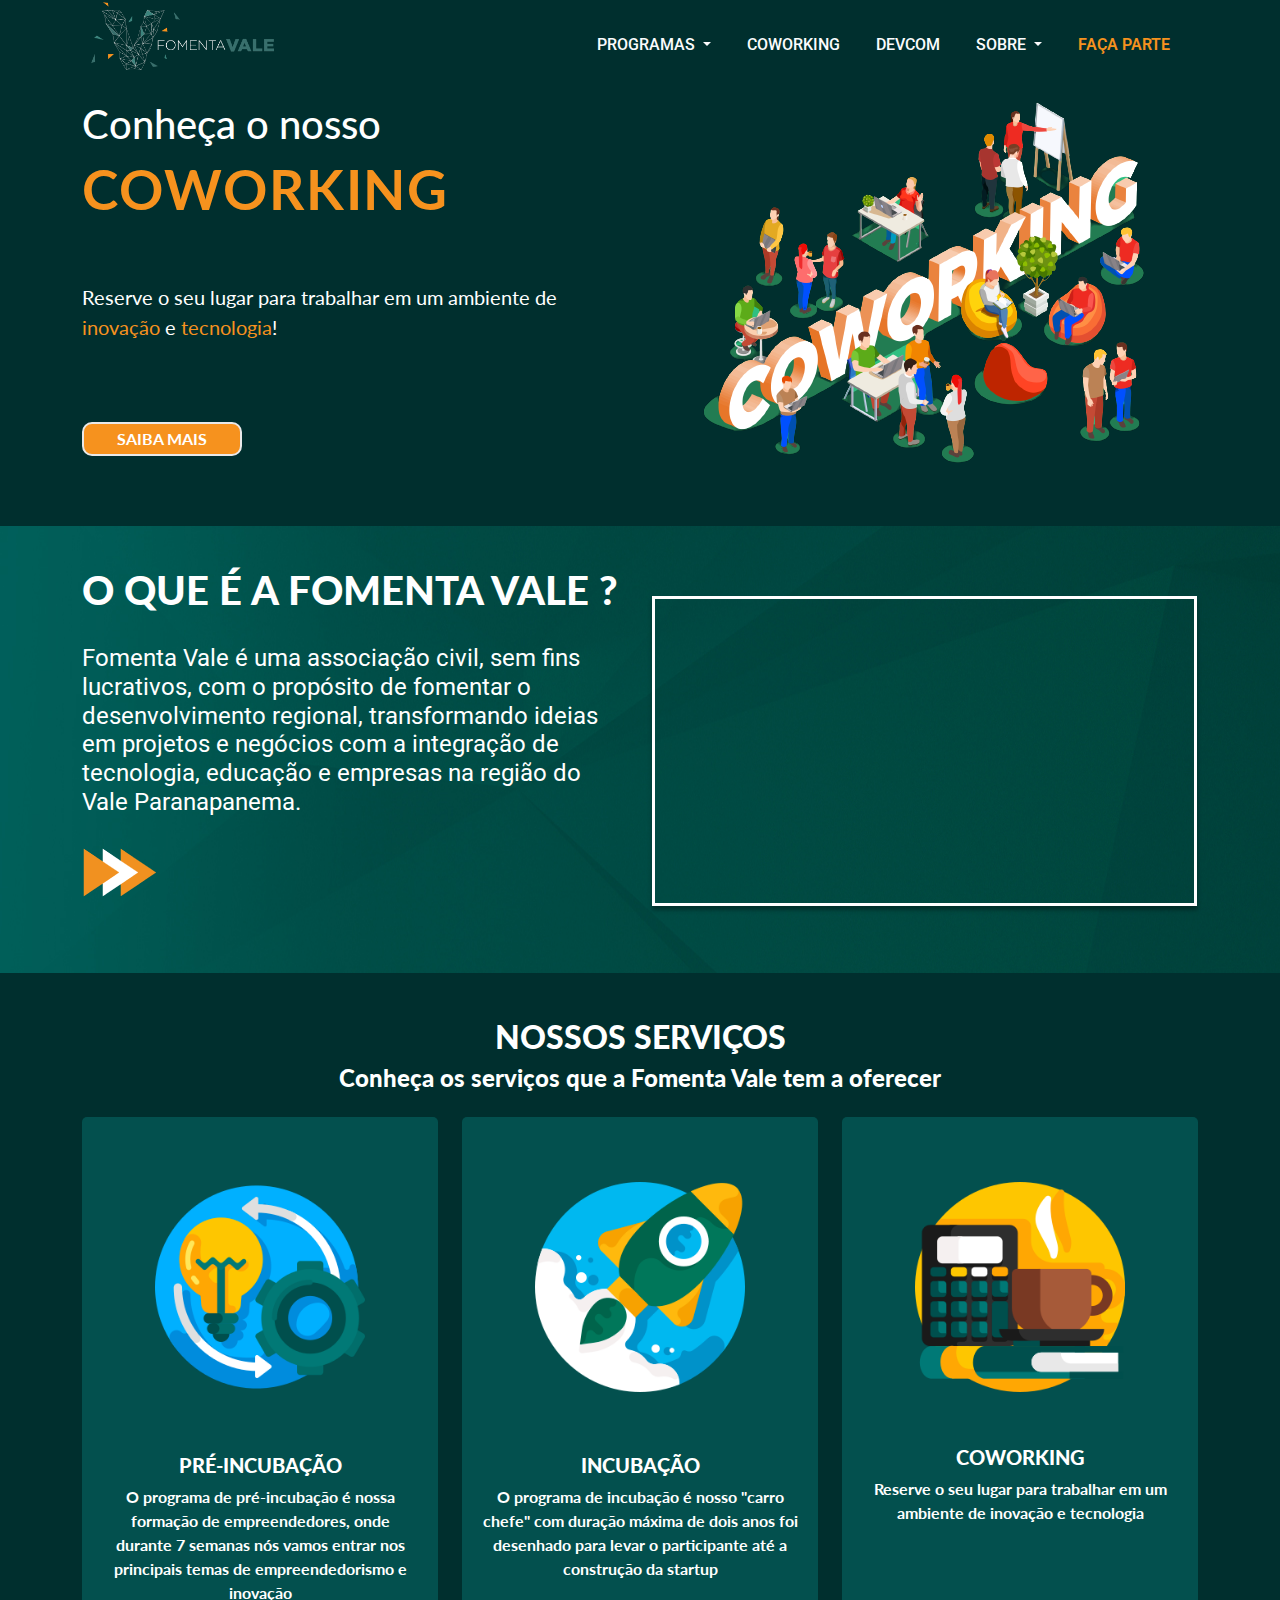
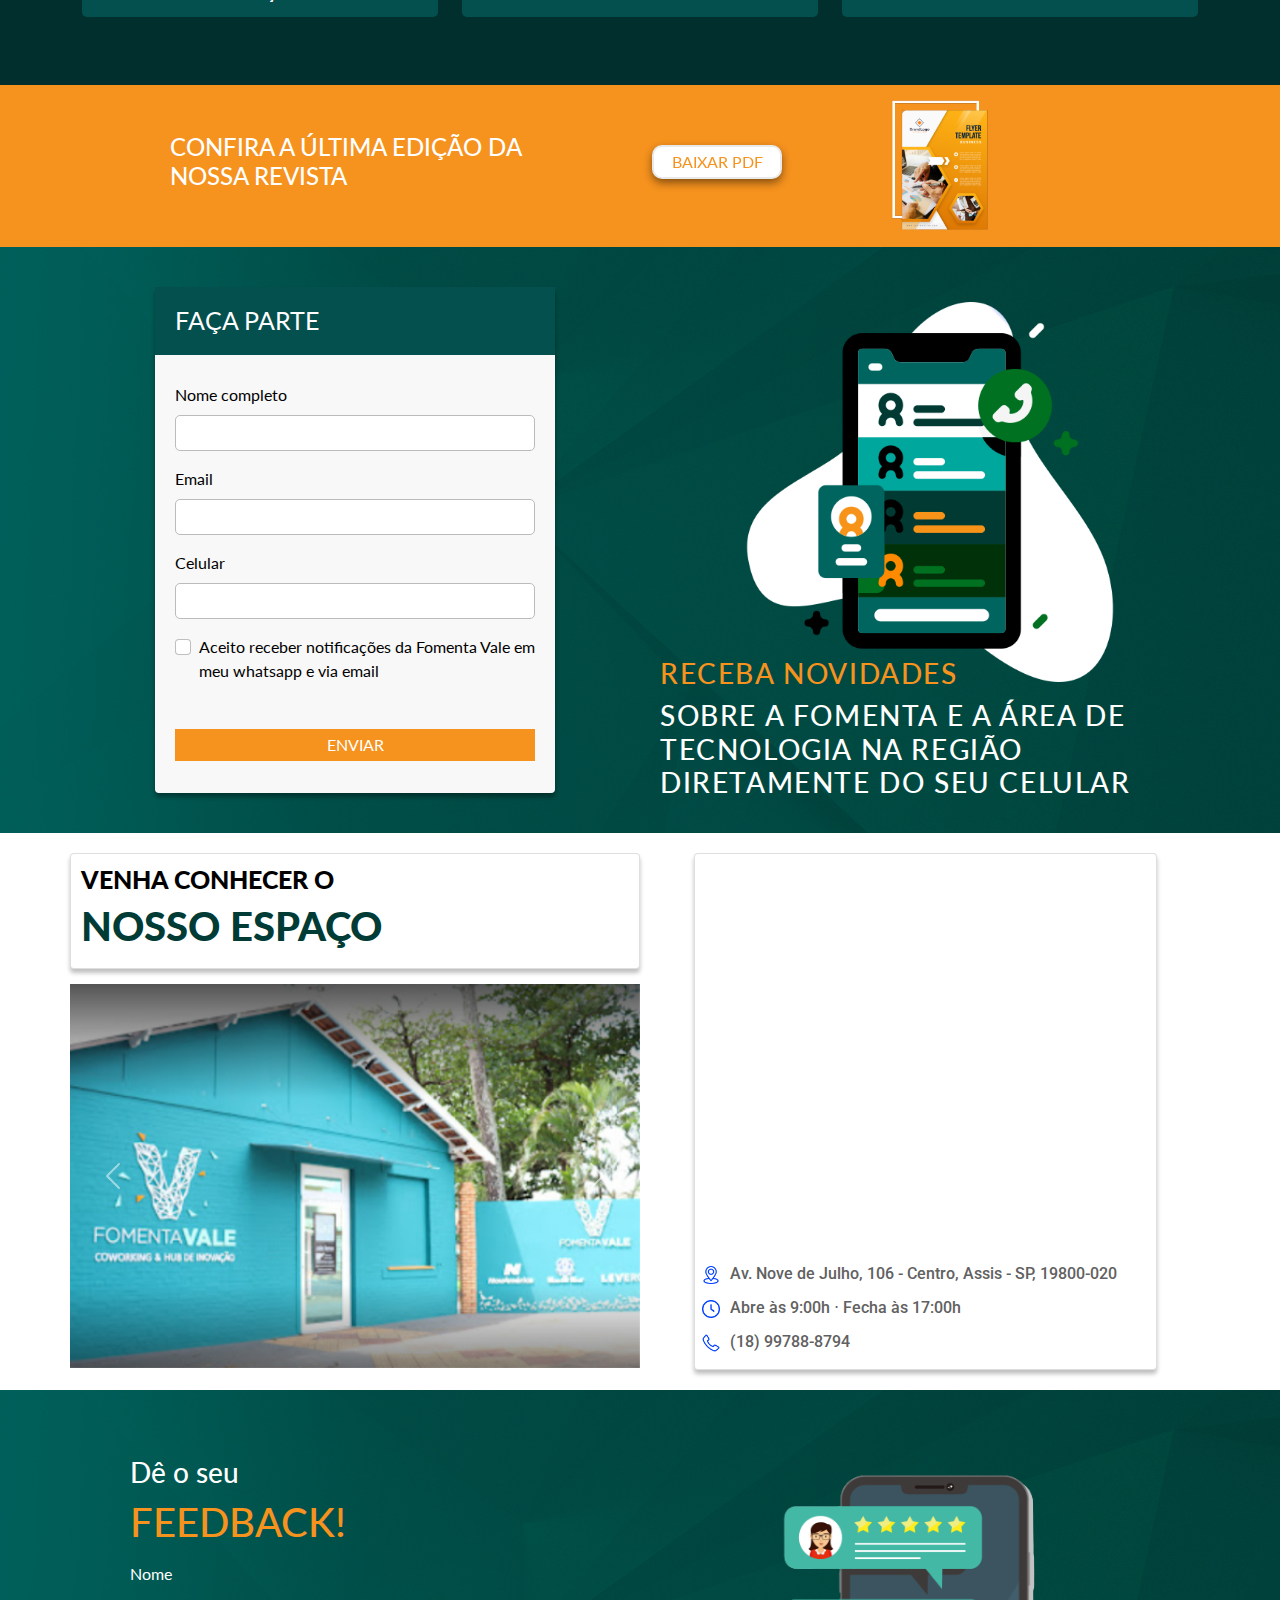
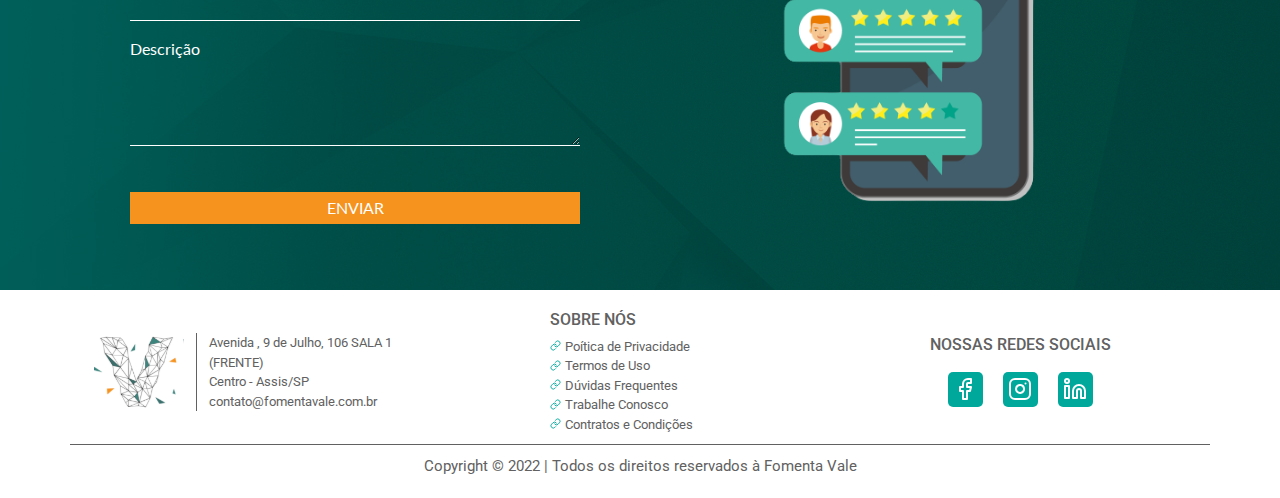
==== commit d7bade93: "Landing-Page13/04" ====
--- a/index.html
+++ b/index.html
@@ -8,7 +8,7 @@
     <link rel="preconnect" href="https://fonts.googleapis.com">
     <link rel="preconnect" href="https://fonts.gstatic.com" crossorigin>
     <link href="https://fonts.googleapis.com/css2?family=Roboto&display=swap" rel="stylesheet">
-    <link href="https://fonts.googleapis.com/css2?family=Lato:ital,wght@0,900;1,400;1,700&display=swap" rel="stylesheet">
+    <link href="https://fonts.googleapis.com/css2?family=Lato:ital,wght@0,400;1,700&display=swap" rel="stylesheet">
     <link rel="stylesheet" href="css/main.css"/>
     
     <title>Fomenta Vale</title>
@@ -155,7 +155,7 @@
         <div class="container">
             <div class="row">
                 <div id="coluna1" class="col-md-6">
-                    <h2>CONFIRA A ÚLTIMA EDIÇÃO DA NOSSA REVISTA</h2>
+                    <h4>CONFIRA A ÚLTIMA EDIÇÃO DA NOSSA REVISTA</h4>
                 </div>
                 <div class="col-md-6">
                     <div class="row">
@@ -184,15 +184,15 @@
                     <form>
                         <div class="mb-3">
                           <label for="exampleInputEmail1" class="form-label">Nome completo</label>
-                          <input type="text" class="form-control" id="nome">
+                          <input type="text" class="input" id="nome">
                         </div>
                         <div class="mb-3">
                           <label for="exampleInputPassword1" class="form-label">Email</label>
-                          <input type="email" class="form-control" id="email" aria-describedby="emailHelp">
+                          <input type="email" class="input" id="email" aria-describedby="emailHelp">
                         </div>
                         <div class="mb-3">
                             <label for="exampleInputPassword1" class="form-label">Celular</label>
-                            <input type="text" class="form-control" id="password">
+                            <input type="text" class="input" id="password">
                           </div>
                         <div class="mb-3 form-check">
                           <input type="checkbox" class="form-check-input" id="exampleCheck1">
@@ -218,19 +218,15 @@
     <section id="localizacao">
         <div class="container">
             <div class="row">
-                <div id="title" class="card d-flex">
-                    <h3 class="title">VENHA CONHECER O</h3>
-                    <h1 class="subtitle">NOSSO ESPAÇO</h1>
-                </div>
+                
             </div>
             <div class="row">
                 <div id="coluna1" class="col-md-6">
-                    <div id="carouselExampleIndicators" class="carousel slide" data-bs-ride="carousel">
-                        <div class="carousel-indicators">
-                          <button type="button" data-bs-target="#carouselExampleIndicators" data-bs-slide-to="0" class="active" aria-current="true" aria-label="Slide 1"></button>
-                          <button type="button" data-bs-target="#carouselExampleIndicators" data-bs-slide-to="1" aria-label="Slide 2"></button>
-                          <button type="button" data-bs-target="#carouselExampleIndicators" data-bs-slide-to="2" aria-label="Slide 3"></button>
-                        </div>
+                    <div id="title" class="card d-flex">
+                        <h3 class="title">VENHA CONHECER O</h3>
+                        <h1 class="subtitle">NOSSO ESPAÇO</h1>
+                    </div>
+                    <div id="carouselExampleControls" class="carousel slide" data-bs-ride="carousel">
                         <div class="carousel-inner">
                           <div class="carousel-item active">
                             <img src="./images/galeria.jpg" class="d-block w-100" alt="...">
@@ -242,15 +238,15 @@
                             <img src="./images/galeria3.jpg" class="d-block w-100" alt="...">
                           </div>
                         </div>
-                        <button class="carousel-control-prev" type="button" data-bs-target="#carouselExampleIndicators" data-bs-slide="prev">
+                        <button class="carousel-control-prev" type="button" data-bs-target="#carouselExampleControls" data-bs-slide="prev">
                           <span class="carousel-control-prev-icon" aria-hidden="true"></span>
                           <span class="visually-hidden">Previous</span>
                         </button>
-                        <button class="carousel-control-next" type="button" data-bs-target="#carouselExampleIndicators" data-bs-slide="next">
+                        <button class="carousel-control-next" type="button" data-bs-target="#carouselExampleControls" data-bs-slide="next">
                           <span class="carousel-control-next-icon" aria-hidden="true"></span>
                           <span class="visually-hidden">Next</span>
                         </button>
-                    </div>         
+                      </div>         
                 </div>
                 <div id="coluna2" class="col-md-6"> 
                     <div id="infos" class="card d-flex">
@@ -259,9 +255,15 @@
                         20Vale!5e0!3m2!1spt-BR!2sbr!4v1649335896840!5m2!1spt-BR!2sbr" width="400" height="372" 
                         style="border:0;" allowfullscreen="" loading="lazy" referrerpolicy="no-referrer-when-downgrade">
                         </iframe> 
-                            <img src="./images/telefone.png"/><h6>Av. Nove de Julho, 106 - Centro, Assis - SP, 19800-020</h6>
-                            <img src="./images/clock.png"/><h6>Abre às 9:00h ⋅ Fecha às 17:00h</h6>
-                            <h6>(18) 99788-8794</h6>
+                        <div class="row">
+                            <h6><img src="./images/pin.png"/>Av. Nove de Julho, 106 - Centro, Assis - SP, 19800-020</h6>
+                        </div>
+                        <div class="row">
+                            <h6><img src="./images/clock.png"/>Abre às 9:00h ⋅ Fecha às 17:00h</h6>
+                        </div>
+                        <div class="row">
+                            <h6><img src="./images/telefone.png"/>(18) 99788-8794</h6>
+                        </div>
                         </div>
                 </div>
             </div>
@@ -282,11 +284,11 @@
                             <form>
                             <div class="mb-3">
                               <label for="exampleInputEmail1" class="form-label">Nome</label>
-                              <input type="text" class="form-control" id="nome">
+                              <input type="text" class="input2" id="nome">
                             </div>
                             <div class="mb-3">
                                 <label for="exampleFormControlTextarea1" class="form-label">Descrição</label>
-                                <textarea class="form-control" id="descricao" rows="3"></textarea>
+                                <textarea class="input2" id="descricao" rows="3"></textarea>
                             </div>
                             <div class="d-grid gap-2">
                                 <button type="submit">ENVIAR</button>
